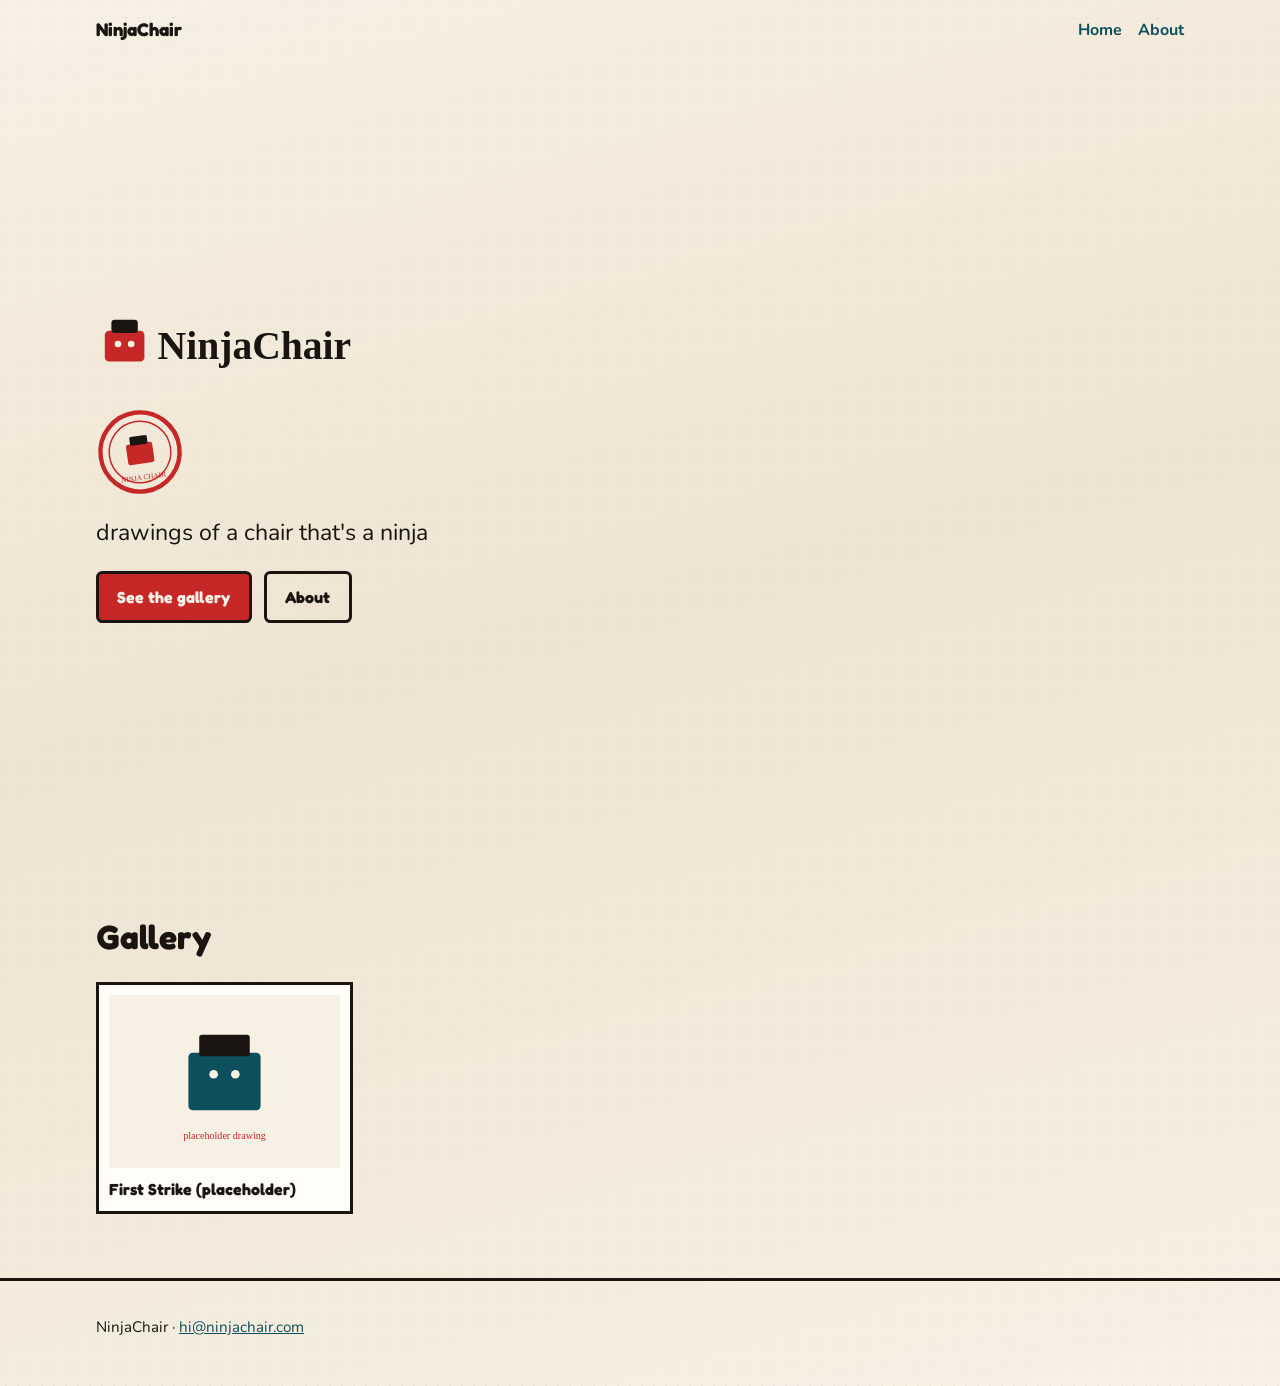
==== website/index.html @ baeb8487 "add simple pages and basic outline" ====
<!DOCTYPE html>
<html lang="en">
  <head>
    <meta charset="utf-8" />
    <meta name="viewport" content="width=device-width, initial-scale=1" />
    <title data-site-title>NinjaChair</title>
    <meta
      name="description"
      content="Drawings of a chair that's a ninja. Curated kids' art gallery."
    />
    <link rel="icon" href="assets/brand/favicon.svg" type="image/svg+xml" />
    <link rel="stylesheet" href="styles.css" />
  </head>
  <body data-asset-base="">
    <a class="skip" href="#main">Skip to content</a>
    <header class="site-header">
      <div class="wrap nav">
        <a class="nav-brand" href="./">NinjaChair</a>
        <ul class="nav-links">
          <li><a href="./">Home</a></li>
          <li><a href="about/">About</a></li>
        </ul>
      </div>
    </header>

    <main id="main">
      <section class="wrap brand-hero" aria-label="NinjaChair">
        <img
          class="logo"
          src="assets/brand/logo.svg"
          width="320"
          height="80"
          alt="NinjaChair"
        />
        <img
          class="seal"
          src="assets/brand/seal.svg"
          width="120"
          height="120"
          alt=""
        />
        <h1>NinjaChair</h1>
        <p class="tagline" data-site="tagline">
          drawings of a chair that's a ninja
        </p>
        <div class="cta-row">
          <a class="btn btn-primary" href="#gallery-section">See the gallery</a>
          <a class="btn btn-ghost" href="about/">About</a>
        </div>
      </section>

      <section id="gallery-section" class="wrap gallery-section">
        <h2>Gallery</h2>
        <p id="gallery-error" class="gallery-error" hidden></p>
        <div id="gallery" class="gallery"></div>
      </section>
    </main>

    <footer class="site-footer">
      <div class="wrap">
        <p>
          <span data-site="siteName">NinjaChair</span>
          ·
          <a data-mailto data-mailto-label href="mailto:hi@ninjachair.com"
            >hi@ninjachair.com</a
          >
        </p>
      </div>
    </footer>

    <div
      id="lightbox"
      class="lightbox"
      aria-hidden="true"
      role="dialog"
      aria-label="Drawing"
    >
      <div class="lightbox-panel">
        <button type="button" class="lightbox-close" aria-label="Close">
          Close
        </button>
        <img src="" alt="" />
        <p data-lightbox-title></p>
      </div>
    </div>

    <script src="site-config.js"></script>
    <script src="main.js"></script>
  </body>
</html>
---- website/styles.css ----
@import url("https://fonts.googleapis.com/css2?family=Fredoka:wght@500;700&family=Nunito:wght@400;600;700&display=swap");

:root {
  --ink: #1a1510;
  --paper: #f7f0e4;
  --dojo-red: #c62828;
  --night-teal: #0d4f5c;
  --soft-gold: #d4a017;
  --max: 68rem;
  --font-display: "Fredoka", "Trebuchet MS", sans-serif;
  --font-body: "Nunito", "Trebuchet MS", sans-serif;
}

*,
*::before,
*::after {
  box-sizing: border-box;
}

html {
  scroll-behavior: smooth;
}

body {
  margin: 0;
  font-family: var(--font-body);
  color: var(--ink);
  background-color: var(--paper);
  background-image:
    radial-gradient(rgba(26, 21, 16, 0.04) 1px, transparent 1px),
    linear-gradient(165deg, #f7f0e4 0%, #efe4d2 45%, #f7f0e4 100%);
  background-size: 12px 12px, auto;
  line-height: 1.5;
  min-height: 100vh;
}

a {
  color: var(--night-teal);
}

a:hover {
  color: var(--dojo-red);
}

.skip {
  position: absolute;
  left: -999px;
  top: 0;
}
.skip:focus {
  left: 1rem;
  top: 1rem;
  z-index: 20;
  background: var(--paper);
  padding: 0.5rem 0.75rem;
}

.wrap {
  width: min(100% - 2rem, var(--max));
  margin-inline: auto;
}

.site-header {
  padding: 1rem 0;
}

.nav {
  display: flex;
  align-items: center;
  justify-content: space-between;
  gap: 1rem;
}

.nav-brand {
  font-family: var(--font-display);
  font-weight: 700;
  font-size: 1.15rem;
  color: var(--ink);
  text-decoration: none;
}

.nav-links {
  display: flex;
  gap: 1rem;
  list-style: none;
  margin: 0;
  padding: 0;
}

.nav-links a {
  text-decoration: none;
  font-weight: 700;
}

.brand-hero {
  min-height: calc(100vh - 5rem);
  display: grid;
  align-content: center;
  justify-items: start;
  gap: 1.25rem;
  padding: 2rem 0 3rem;
  position: relative;
}

.brand-hero .logo {
  width: min(100%, 22rem);
  height: auto;
}

.brand-hero h1 {
  position: absolute;
  width: 1px;
  height: 1px;
  overflow: hidden;
  clip: rect(0 0 0 0);
}

.brand-hero .tagline {
  margin: 0;
  font-size: clamp(1.15rem, 2.5vw, 1.45rem);
  max-width: 28rem;
}

.seal {
  width: 5.5rem;
  height: 5.5rem;
  transform: rotate(-8deg);
}

.seal.stamp-in {
  animation: stamp-in 0.55s cubic-bezier(0.2, 1.4, 0.4, 1) both;
}

@keyframes stamp-in {
  from {
    opacity: 0;
    transform: rotate(-8deg) scale(1.35);
  }
  to {
    opacity: 1;
    transform: rotate(-8deg) scale(1);
  }
}

.cta-row {
  display: flex;
  flex-wrap: wrap;
  gap: 0.75rem;
}

.btn {
  display: inline-block;
  font-family: var(--font-display);
  font-weight: 700;
  text-decoration: none;
  padding: 0.7rem 1.15rem;
  border-radius: 0.4rem;
  border: 3px solid var(--ink);
}

.btn-primary {
  background: var(--dojo-red);
  color: var(--paper);
}

.btn-primary:hover {
  background: var(--night-teal);
  color: var(--paper);
}

.btn-ghost {
  background: transparent;
  color: var(--ink);
}

.btn-ghost:hover {
  background: var(--soft-gold);
  color: var(--ink);
}

.gallery-section {
  padding: 2rem 0 4rem;
}

.gallery-section h2 {
  font-family: var(--font-display);
  font-size: clamp(1.6rem, 3vw, 2.1rem);
  margin: 0 0 1.25rem;
}

.gallery {
  display: grid;
  grid-template-columns: repeat(auto-fill, minmax(14rem, 1fr));
  gap: 1.25rem;
}

.tile {
  margin: 0;
  border: 3px solid var(--ink);
  background: #fffdf8;
  padding: 0.6rem;
  cursor: pointer;
  transition: transform 0.18s ease, box-shadow 0.18s ease;
}

.tile:hover,
.tile:focus-within {
  transform: translateY(-4px) rotate(-1deg);
  box-shadow: 4px 6px 0 var(--night-teal);
}

.tile img {
  display: block;
  width: 100%;
  aspect-ratio: 4 / 3;
  object-fit: cover;
  background: var(--paper);
}

.tile figcaption {
  margin-top: 0.55rem;
  font-weight: 700;
  font-family: var(--font-display);
}

.gallery-error {
  color: var(--dojo-red);
  font-weight: 700;
}

.about-main {
  padding: 2rem 0 4rem;
  max-width: 36rem;
}

.about-main h1 {
  font-family: var(--font-display);
  font-size: clamp(2rem, 4vw, 2.8rem);
}

.about-seal {
  width: 7rem;
  margin: 1rem 0 1.5rem;
}

.about-seal.stamp-in {
  animation: stamp-in 0.55s cubic-bezier(0.2, 1.4, 0.4, 1) both;
}

.site-footer {
  border-top: 3px solid var(--ink);
  padding: 1.25rem 0 2rem;
  font-size: 0.95rem;
}

.lightbox {
  position: fixed;
  inset: 0;
  background: rgba(26, 21, 16, 0.72);
  display: none;
  align-items: center;
  justify-content: center;
  padding: 1rem;
  z-index: 40;
}

.lightbox.is-open {
  display: flex;
}

.lightbox-panel {
  background: var(--paper);
  border: 4px solid var(--ink);
  max-width: min(92vw, 48rem);
  max-height: 90vh;
  overflow: auto;
  padding: 1rem;
}

.lightbox-panel img {
  display: block;
  max-width: 100%;
  height: auto;
}

.lightbox-panel p {
  margin: 0.75rem 0 0;
  font-family: var(--font-display);
  font-weight: 700;
  font-size: 1.25rem;
}

.lightbox-close {
  float: right;
  font: inherit;
  font-weight: 700;
  border: 3px solid var(--ink);
  background: var(--dojo-red);
  color: var(--paper);
  cursor: pointer;
  padding: 0.25rem 0.55rem;
}
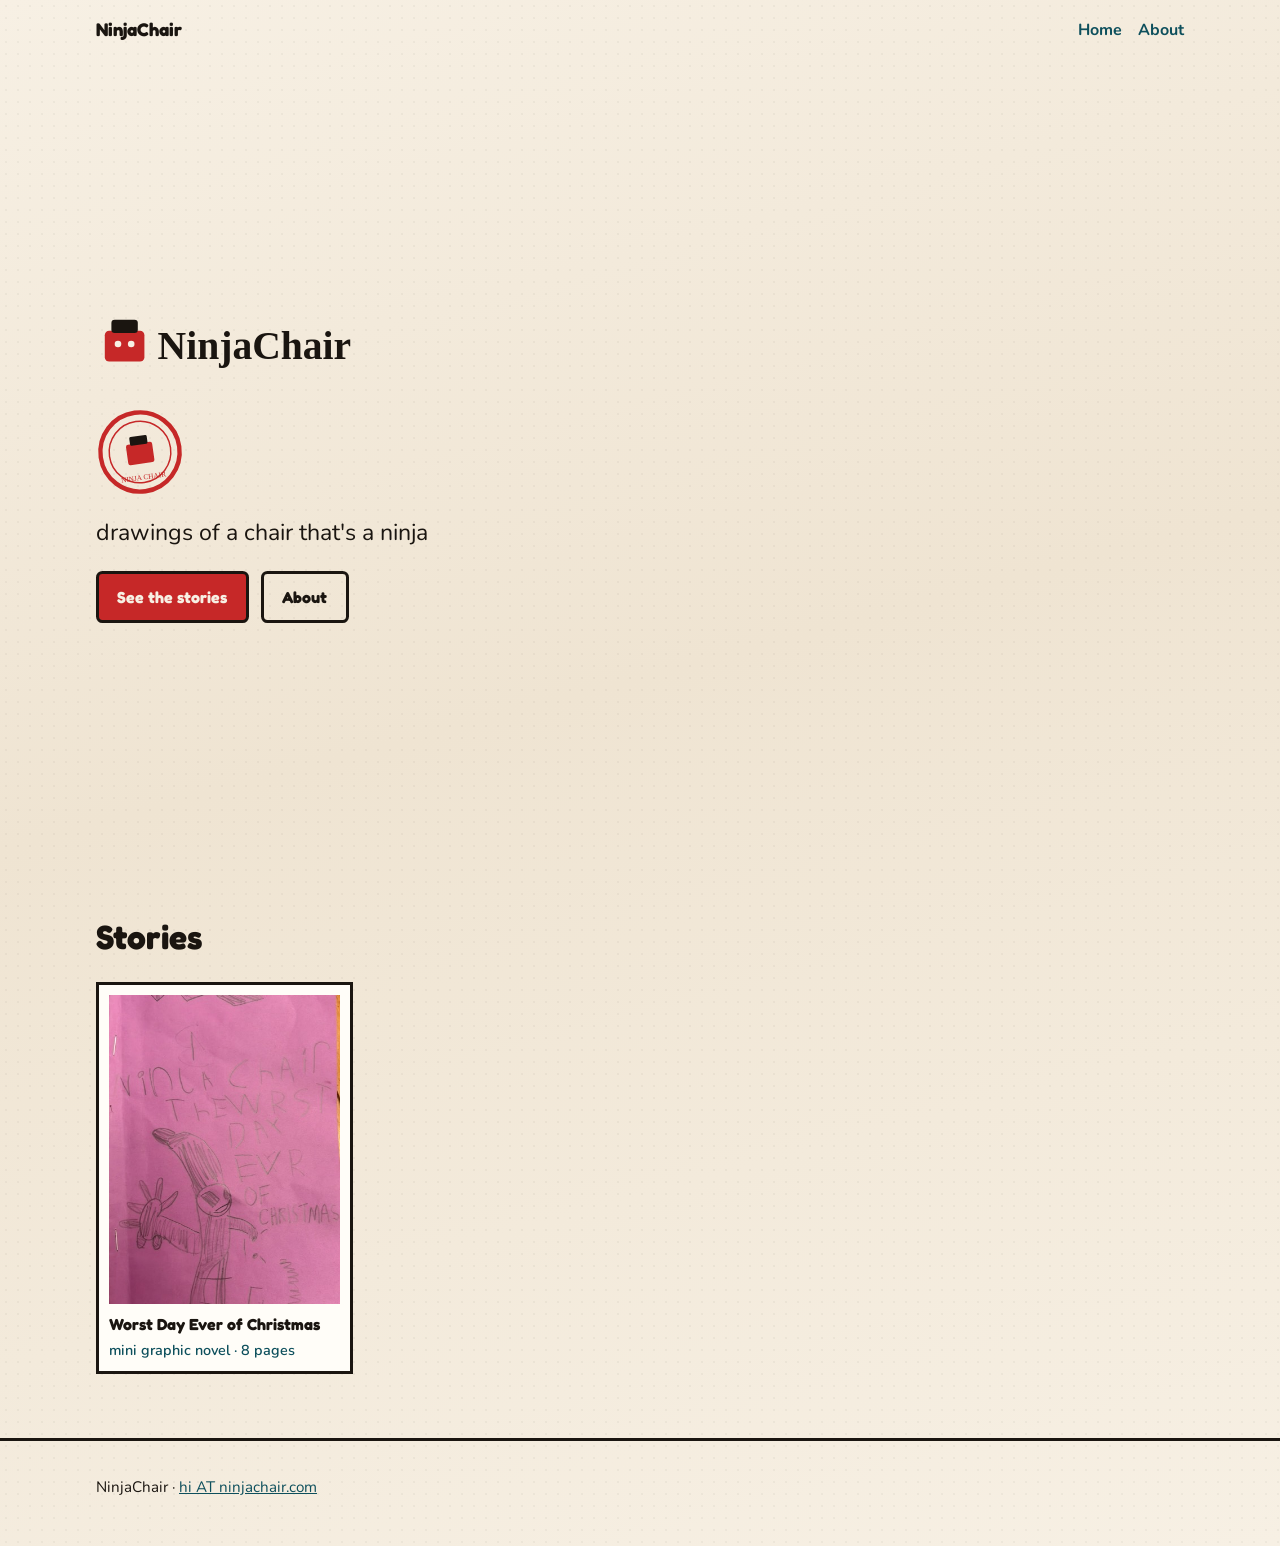
==== commit 55a85b2c: "add worst xmas ever story" ====
--- a/website/index.html
+++ b/website/index.html
@@ -44,13 +44,13 @@
           drawings of a chair that's a ninja
         </p>
         <div class="cta-row">
-          <a class="btn btn-primary" href="#gallery-section">See the gallery</a>
+          <a class="btn btn-primary" href="#gallery-section">See the stories</a>
           <a class="btn btn-ghost" href="about/">About</a>
         </div>
       </section>
 
       <section id="gallery-section" class="wrap gallery-section">
-        <h2>Gallery</h2>
+        <h2>Stories</h2>
         <p id="gallery-error" class="gallery-error" hidden></p>
         <div id="gallery" class="gallery"></div>
       </section>
@@ -61,9 +61,7 @@
         <p>
           <span data-site="siteName">NinjaChair</span>
           ·
-          <a data-mailto data-mailto-label href="mailto:hi@ninjachair.com"
-            >hi@ninjachair.com</a
-          >
+          <a data-mailto data-mailto-label href="#">hi AT ninjachair.com</a>
         </p>
       </div>
     </footer>
--- a/website/styles.css
+++ b/website/styles.css
@@ -195,18 +195,26 @@
 }
 
 .tile {
+  display: block;
   margin: 0;
   border: 3px solid var(--ink);
   background: #fffdf8;
   padding: 0.6rem;
+  color: inherit;
+  text-decoration: none;
   cursor: pointer;
   transition: transform 0.18s ease, box-shadow 0.18s ease;
+}
+
+.tile figure {
+  margin: 0;
 }
 
 .tile:hover,
 .tile:focus-within {
   transform: translateY(-4px) rotate(-1deg);
   box-shadow: 4px 6px 0 var(--night-teal);
+  color: inherit;
 }
 
 .tile img {
@@ -217,15 +225,85 @@
   background: var(--paper);
 }
 
+.tile-story img {
+  aspect-ratio: 3 / 4;
+  object-fit: cover;
+}
+
 .tile figcaption {
   margin-top: 0.55rem;
   font-weight: 700;
   font-family: var(--font-display);
 }
 
+.tile-title {
+  display: block;
+}
+
+.tile-blurb {
+  display: block;
+  margin-top: 0.2rem;
+  font-family: var(--font-body);
+  font-weight: 600;
+  font-size: 0.9rem;
+  color: var(--night-teal);
+}
+
 .gallery-error {
   color: var(--dojo-red);
   font-weight: 700;
+}
+
+.story-reader {
+  padding: 1.5rem 0 4rem;
+  max-width: 40rem;
+}
+
+.story-back {
+  margin: 0 0 1rem;
+  font-weight: 700;
+}
+
+.story-back a {
+  text-decoration: none;
+}
+
+.story-reader h1 {
+  font-family: var(--font-display);
+  font-size: clamp(1.8rem, 4vw, 2.6rem);
+  margin: 0 0 0.35rem;
+}
+
+.story-blurb {
+  margin: 0 0 1.75rem;
+  font-weight: 600;
+  color: var(--night-teal);
+}
+
+.story-pages {
+  display: grid;
+  gap: 1.75rem;
+}
+
+.story-page {
+  margin: 0;
+  border: 3px solid var(--ink);
+  background: #fffdf8;
+  padding: 0.5rem;
+}
+
+.story-page img {
+  display: block;
+  width: 100%;
+  height: auto;
+}
+
+.story-page figcaption {
+  margin-top: 0.45rem;
+  text-align: center;
+  font-family: var(--font-display);
+  font-weight: 700;
+  font-size: 0.95rem;
 }
 
 .about-main {
